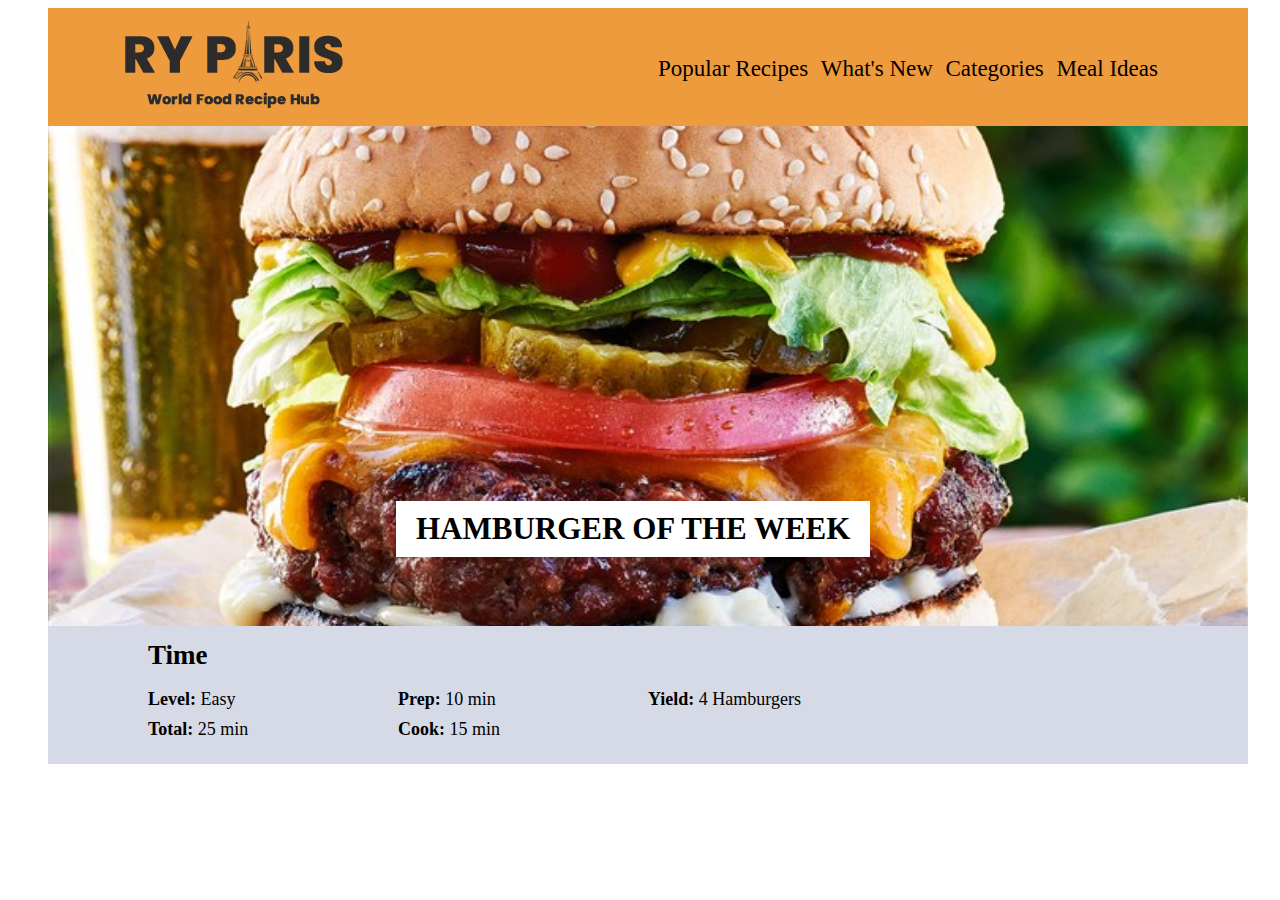
==== recipe.html @ 260d3492 "Started the beginning of the recipe page, added the top page bar, image and recipe header." ====
<!DOCTYPE html>
<html lang="en">
<head>
    <meta charset="UTF-8">
    <meta name="viewport" content="width=device-width, initial-scale=1.0">
    <title>RY PARIS: World Food Recipe Hub - Popular Recipes</title>
    <link rel="stylesheet" href="./css/style.css">
</head>
<body>
    <div class="recipePageContainer">
        <div class="homePageTopNav">
            <a href="index.html">
                <img src="./images/ryparis-logo.png">
            </a>
            <div class="navBar">
                <a href="recipe.html">Popular Recipes</a>
                <a href="#">What's New</a>
                <a href="#">Categories</a>
                <a href="#">Meal Ideas</a>
            </div>
        </div>
        <div class="topRecipeImageContainer">
            <img class="topImgBanner" src="./images/bengal-burger.jpg">
            <div class="topImageText">HAMBURGER OF THE WEEK</div>
        </div>
        <div class="bengalBanner">
            <h2 class="timeGrid verticalAlign">Time</h2>
            <div class="levelGrid verticalAlign"><strong>Level:</strong>&nbsp;Easy</div>
            <div class="prepGrid verticalAlign"><strong>Prep:</strong>&nbsp;10 min</div>
            <div class="yieldGrid verticalAlign"><strong>Yield:</strong>&nbsp;4 Hamburgers</div>
            <div class="totalGrid verticalAlign"><strong>Total:</strong>&nbsp;25 min</div>
            <div class="cookGrid verticalAlign"><strong>Cook:</strong>&nbsp;15 min</div>
        </div>
    </div>
</body>
</html>
---- css/style.css ----
body {
    display: flex;
    flex-direction: column;
    align-items: center;
    width: 100vw;
}

.homePageContainer {
    max-width: 1200px;
}

.recipePageContainer {
    width: 1200px;
}

.navBar {
    display: flex;
    font-size: 23px;
    justify-content: space-between;
    width: 500px;
}

.navBar > a {
    text-decoration: none;
    color: black;
}

.homePageTopNav {
    display: flex;
    background-color: rgb(238, 155, 61);
    justify-content: space-between;
    align-items: center;
    padding: 8px 90px 5px 60px;
}

.topImgBanner {
    width: 100%;
    height: 100%;
    object-fit: cover;
}

.topImageContainer {
    width: 100%;
    height: 500px;
    overflow: hidden;
    position: relative;
    margin-top: 3px;
}

.topRecipeImageContainer {
    width: 100%;
    height: 500px;
    overflow: hidden;
    position: relative;
}

.bengalBanner {
    display: grid;
    grid-template-columns: 1fr 1fr 1fr;
    grid-template-rows: 58px 30px 30px;
    grid-template-areas:
        "time . ."
        "level prep yield"
        "total cook .";
    padding-left: 100px;
    padding-right: 350px;
    padding-bottom: 20px;
    background-color: rgb(213, 218, 230);
    font-size: 18px;
}

.verticalAlign {
    display: flex;
    align-items: center;
}

.timeGrid {
    grid-area: time;
}

.levelGrid {
    grid-area: level;
}

.prepGrid {
    grid-area: prep;
}

.yieldGrid {
    grid-area: yield;
}

.totalGrid {
    grid-area: total;
}

.cookGrid {
    grid-area: cook;
}

.topImageText {
    position: absolute;
    z-index: 10;
    top: 375px;
    left: 348px;
    background-color: white;
    font-size: 31px;
    font-weight: bold;
    padding: 10px 20px;
}

.everydayCategories {
    display: flex;
    flex-direction: column;
    padding-left: 60px;
    padding-right: 90px;
    margin-bottom: 32px;
}

.everydayCategoriesText {
    display: flex;
    flex-direction: column;
}

.everydayCategoriesText > h1 {
    margin-top: 50px;
    margin-bottom: 10px;
    font-size: 31px;
}

.everydayCategoriesText > p {
    margin-top: 5px;
    margin-bottom: 50px;
    font-size: 24px;
}

.everydayCategoriesImgs {
    display: flex;    
    justify-content: space-between;
    margin-bottom: 70px;
}

.everydayCategoriesItemContainer {
    display: flex;
    flex-direction: column;
    width: 300px;
    height: 250px;
}

.imgWrapper {
    height: 80%;
}

.everydayCategoriesImg {
    width: 330px;
    height: 100%;
    object-fit: cover;
}

.everydayCataText {
    display: flex;
    justify-content: center;
    align-items: center;
    font-size: 20px;
    font-weight: bold;
    width: 330px;
    margin-top: 20px;
}

.healthyRecipes {
    background-color: rgb(213, 218, 230);
    padding: 20px 60px 50px 60px;
}

.healthyRecipesText > h1 {
    margin-bottom: 18px;
}

.healthyRecipesText > p {
    font-size: 22px;
    margin-top: 0px;
    margin-bottom: 50px;
}

.healthyRecipesImgContainer {
    display: flex;
    justify-content: space-between;
}

.healthyRecipesItemContainer {
    width: 250px;
    height: 250px;
    display: flex;
    flex-direction: column;
}

.healthyRecipesImg {
    width: 100%;
    height: 100%;
    object-fit: fill;
}

.healthyText {
    background-color: white;
    font-weight: bold;
    height: 20%;
    display: flex;
    align-items: center;
    justify-content: center;
}

.whereToEat {
    display: flex;
    flex-direction: column;
    padding-left: 60px;
    padding-right: 60px; 
}

.whereToEatText > p {
    font-size: 22px;
}

.whereToEatContainer {
    display: flex;
    justify-content: space-between;
    margin-bottom: 108px;
}

.wteImgContainer {
    display: flex;
    flex-direction: column;
    width: 300px;
    height: 300px;
    border: 8px solid rgb(213, 218, 230);
}

.wteText {
    display: flex;
    justify-content: center;
    align-items: center;
    font-size: 20px;
    font-weight: bold;
    margin-top: 20px;
}

.wteFoodImg {
    width: 100%;
    height: 100%;
    object-fit: cover;
}

.homePageFooter {
    display: flex;
    justify-content: space-between;
    align-items: center;
    background-color: rgb(238, 155, 61);
    padding: 50px 100px;
    font-size: 18px;
}

.siteNavBottom {
    display: flex;
    justify-content: space-between;
    width: 400px;
}

.siteNavBottom > a {
    text-decoration: none;
    color: black;
}

a:active {
    color: white;
}
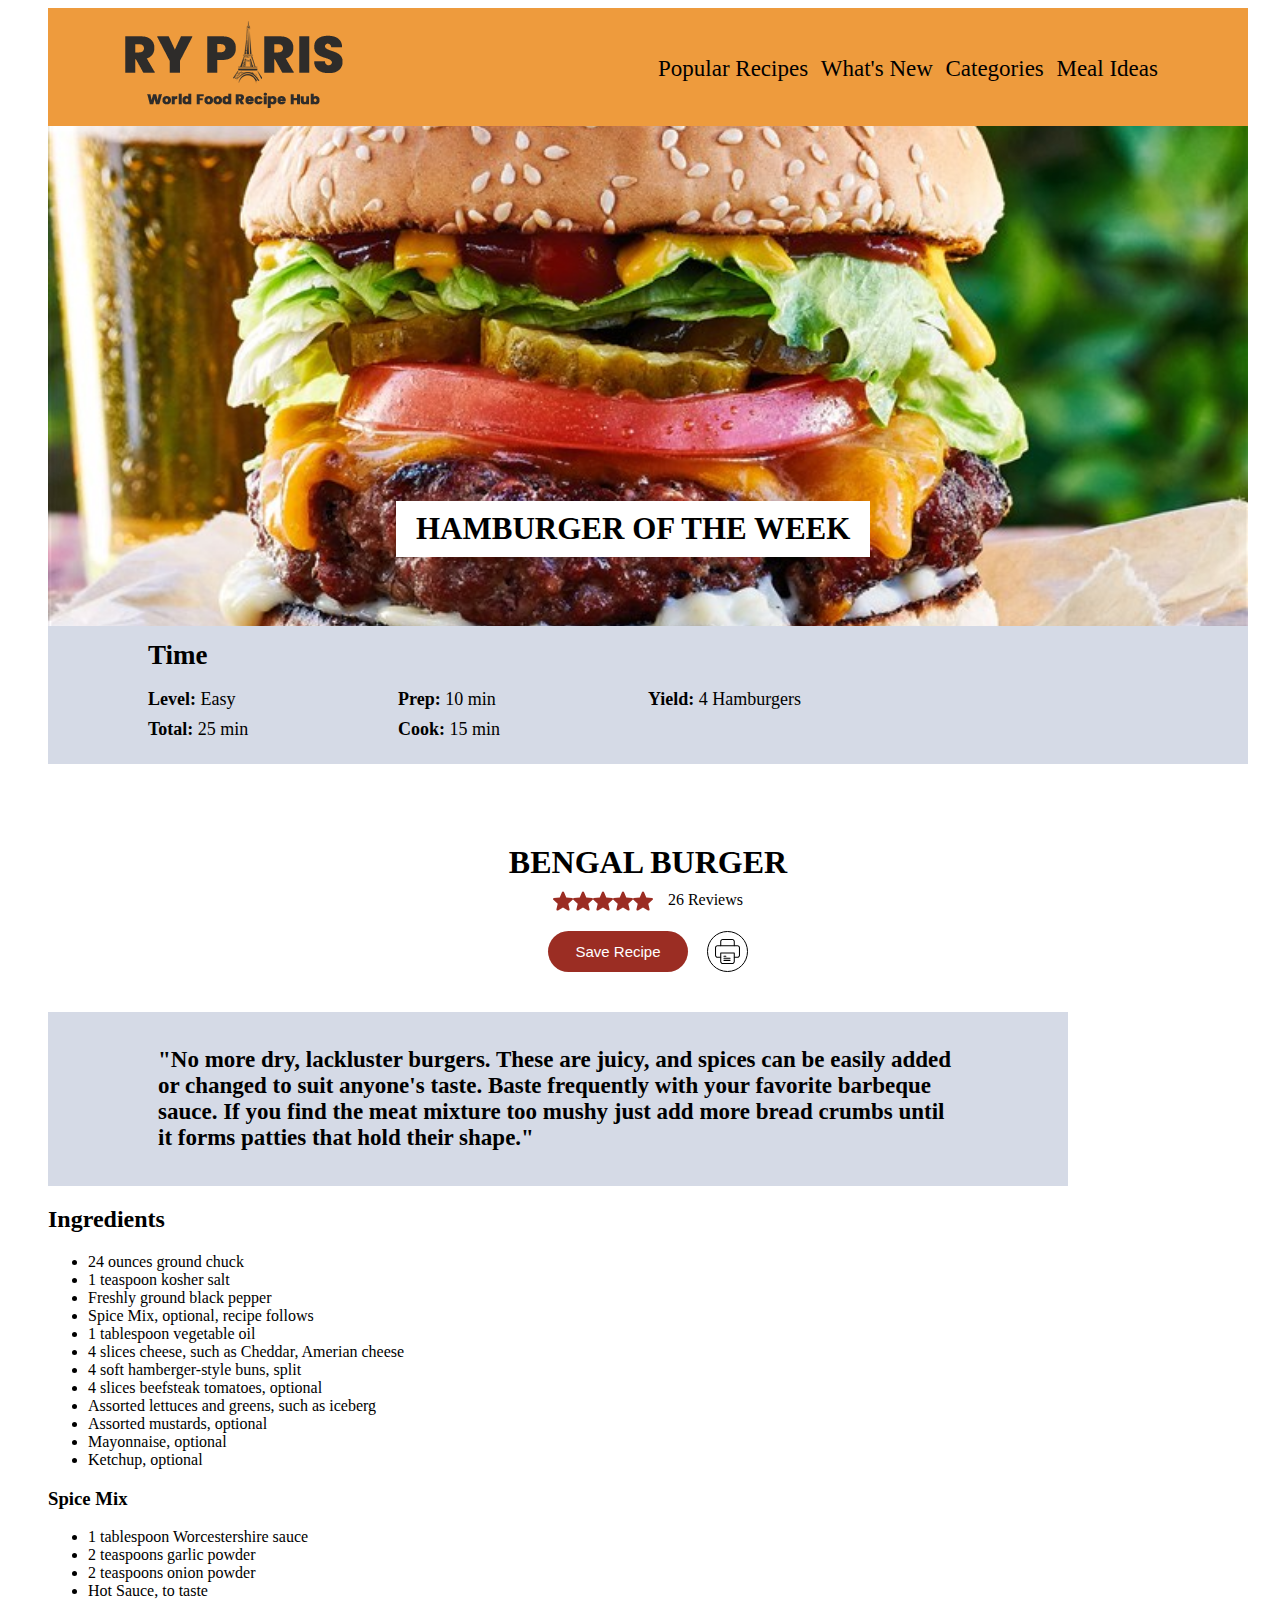
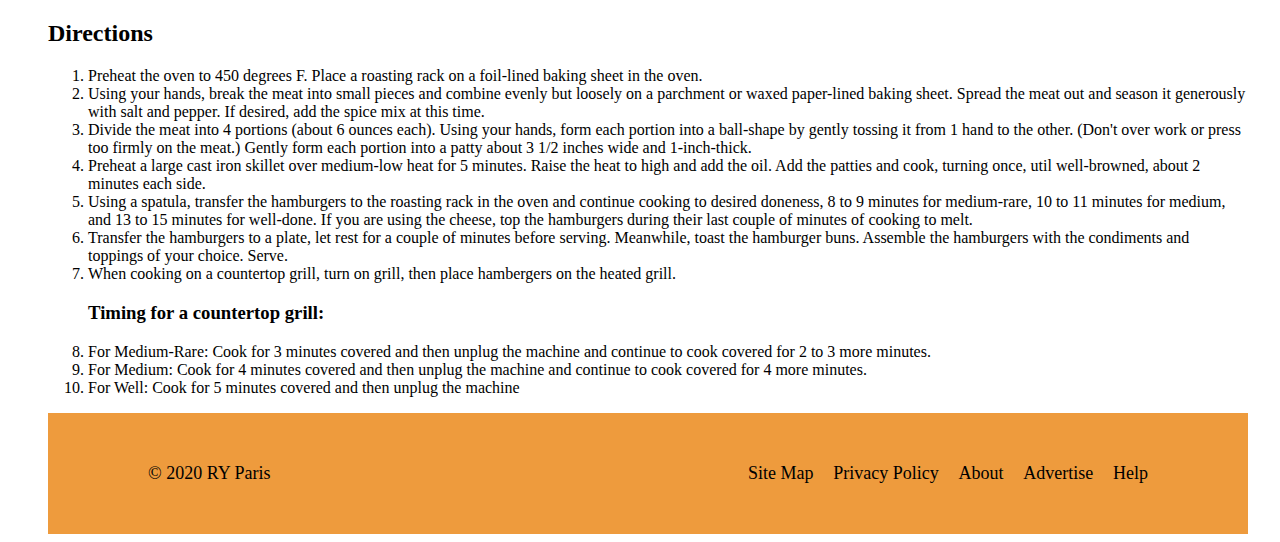
==== commit 793dec47: "Added the review section with icons and star rating, then did the HTML for the ingredients and direc" ====
--- a/recipe.html
+++ b/recipe.html
@@ -1,11 +1,13 @@
 <!DOCTYPE html>
 <html lang="en">
+
 <head>
     <meta charset="UTF-8">
     <meta name="viewport" content="width=device-width, initial-scale=1.0">
     <title>RY PARIS: World Food Recipe Hub - Popular Recipes</title>
     <link rel="stylesheet" href="./css/style.css">
 </head>
+
 <body>
     <div class="recipePageContainer">
         <div class="homePageTopNav">
@@ -31,6 +33,166 @@
             <div class="totalGrid verticalAlign"><strong>Total:</strong>&nbsp;25 min</div>
             <div class="cookGrid verticalAlign"><strong>Cook:</strong>&nbsp;15 min</div>
         </div>
+        <div class="bengalBurger">
+            <h1>BENGAL BURGER</h1>
+            <div class="reviewContainer">
+                <div class="starsContainer">
+                    <div class="starContainer">
+                        <img class="healthyRecipesImg" src="./images/fillstar.svg">
+                    </div>
+                    <div class="starContainer">
+                        <img class="healthyRecipesImg" src="./images/fillstar.svg">
+                    </div>
+                    <div class="starContainer">
+                        <img class="healthyRecipesImg" src="./images/fillstar.svg">
+                    </div>
+                    <div class="starContainer">
+                        <img class="healthyRecipesImg" src="./images/fillstar.svg">
+                    </div>
+                    <div class="starContainer">
+                        <img class="healthyRecipesImg" src="./images/fillstar.svg">
+                    </div>
+                </div>
+                <div class="reviewText">
+                    26 Reviews
+                </div>
+            </div>
+            <div class="actionButtons">
+                <button class="saveButton">Save Recipe</button>
+                <div class="printIcon">
+                    <img class="healthyRecipesImg" src="./images/print.svg">
+                </div>
+            </div>
+        </div>
+        <div class="bengalQuote">
+            <p class="bengalText">
+                "No more dry, lackluster burgers. These are juicy, and spices can be easily added 
+                or changed to suit anyone's taste. Baste frequently with your favorite barbeque
+                sauce. If you find the meat mixture too mushy just add more bread crumbs until
+                it forms patties that hold their shape."
+            </p>
+        </div>
+        <div class="leftSideIngredients">
+            <h2>Ingredients</h2>
+            <ul>
+                <li>
+                    24 ounces ground chuck
+
+                </li>
+                <li>
+                    1 teaspoon kosher salt
+                </li>
+                <li>
+                    Freshly ground black pepper
+                </li>
+                <li>
+                    Spice Mix, optional, recipe follows
+                </li>
+                <li>
+                    1 tablespoon vegetable oil
+                </li>
+                <li>
+                    4 slices cheese, such as Cheddar, Amerian cheese
+                </li>
+                <li>
+                    4 soft hamberger-style buns, split
+                </li>
+                <li>
+                    4 slices beefsteak tomatoes, optional
+                </li>
+                <li>
+                    Assorted lettuces and greens, such as iceberg
+                </li>
+                <li>
+                    Assorted mustards, optional
+                </li>
+                <li>
+                    Mayonnaise, optional
+                </li>
+                <li>
+                    Ketchup, optional
+                </li>
+            </ul>
+            <h3>Spice Mix</h3>
+            <ul>
+                <li>
+                    1 tablespoon Worcestershire sauce
+                </li>
+                <li>
+                    2 teaspoons garlic powder
+                </li>
+                <li>
+                    2 teaspoons onion powder
+                </li>
+                <li>
+                    Hot Sauce, to taste
+                </li>
+            </ul>
+        </div>
+        <div class="rightSideDirections">
+            <h2>Directions</h2>
+            <ol>
+                <li>
+                    Preheat the oven to 450 degrees F. 
+                    Place a roasting rack on a foil-lined baking sheet in the oven.
+                </li>
+                <li>
+                    Using your hands, break the meat into small pieces and combine evenly
+                    but loosely on a parchment or waxed paper-lined baking sheet.
+                    Spread the meat out and season it generously with salt and pepper.
+                    If desired, add the spice mix at this time.
+                </li>
+                <li>
+                    Divide the meat into 4 portions (about 6 ounces each). Using your hands,
+                    form each portion into a ball-shape by gently tossing it from 1 hand to the other.
+                    (Don't over work or press too firmly on the meat.) Gently form each portion into a patty
+                    about 3 1/2 inches wide and 1-inch-thick.
+                </li>
+                <li>
+                    Preheat a large cast iron skillet over medium-low heat for 5 minutes.
+                    Raise the heat to high and add the oil. Add the patties and cook, turning once,
+                    util well-browned, about 2 minutes each side.
+                </li>
+                <li>
+                    Using a spatula, transfer the hamburgers to the roasting rack in the oven and continue
+                    cooking to desired doneness, 8 to 9 minutes for medium-rare, 10 to 11 minutes for medium, 
+                    and 13 to 15 minutes for well-done. If you are using the cheese, top the hamburgers
+                    during their last couple of minutes of cooking to melt.
+                </li>
+                <li>
+                    Transfer the hamburgers to a plate, let rest for a couple of minutes before serving.
+                    Meanwhile, toast the hamburger buns. Assemble the hamburgers with the condiments and
+                    toppings of your choice. 
+                    Serve.
+                </li>
+                <li>
+                    When cooking on a countertop grill, turn on grill, then place hambergers on the heated grill.
+                </li>
+                <h3>Timing for a countertop grill:</h3>
+                <li>
+                    For Medium-Rare: Cook for 3 minutes covered and then unplug the machine and continue
+                    to cook covered for 2 to 3 more minutes.
+                </li>
+                <li>
+                    For Medium: Cook for 4 minutes covered and then unplug the machine and continue to cook
+                    covered for 4 more minutes.
+                </li>
+                <li>
+                    For Well: Cook for 5 minutes covered and then unplug the machine
+                </li>
+            </ol>
+        </div>
+        <footer class="homePageFooter">
+            &copy; 2020 RY Paris
+            <div class="siteNavBottom">
+                <a href="#">Site Map</a>
+                <a href="#">Privacy Policy</a>
+                <a href="#">About</a>
+                <a href="#">Advertise</a>
+                <a href="#">Help</a>
+            </div>
+        </footer>
     </div>
 </body>
+
 </html>--- a/css/style.css
+++ b/css/style.css
@@ -98,6 +98,74 @@
     grid-area: cook;
 }
 
+.bengalBurger {
+    display: flex;
+    flex-direction: column;
+    justify-content: center;
+    align-items: center;
+    padding-top: 80px;
+}
+
+.bengalBurger > h1 {
+    margin: 0;
+}
+
+.reviewContainer {
+    display: flex;
+    width: 190px;
+    justify-content: space-between;
+    margin: 10px 0;
+}
+
+.starsContainer {
+    display: flex;
+    margin-bottom: 10px;
+}
+
+.starContainer {
+    height: 20px;
+    width: 20px;
+}
+
+.actionButtons {
+    display: flex;
+    justify-content: space-between;
+    width: 200px;
+}
+
+.saveButton {
+    width: 140px;
+    border-radius: 25px 25px;
+    background-color: rgb(155, 45, 35);
+    color: white;
+    border: none;
+    font-size: 15px;
+}
+
+.printIcon {
+    height: 25px;
+    width: 25px;
+    border: 1px solid black;
+    border-radius: 50%;
+    padding: 7px 7px;
+}
+
+.bengalQuote {
+    display: flex;
+    justify-content: center;
+    background-color: rgb(213, 218, 230);
+    font-weight: bold;
+    font-size: 23px;
+    padding: 35px 110px;
+    width: 800px;
+    margin-top: 40px;
+    /* margin-left: 80px; */
+}
+
+.bengalText {
+    margin: 0;
+}
+
 .topImageText {
     position: absolute;
     z-index: 10;
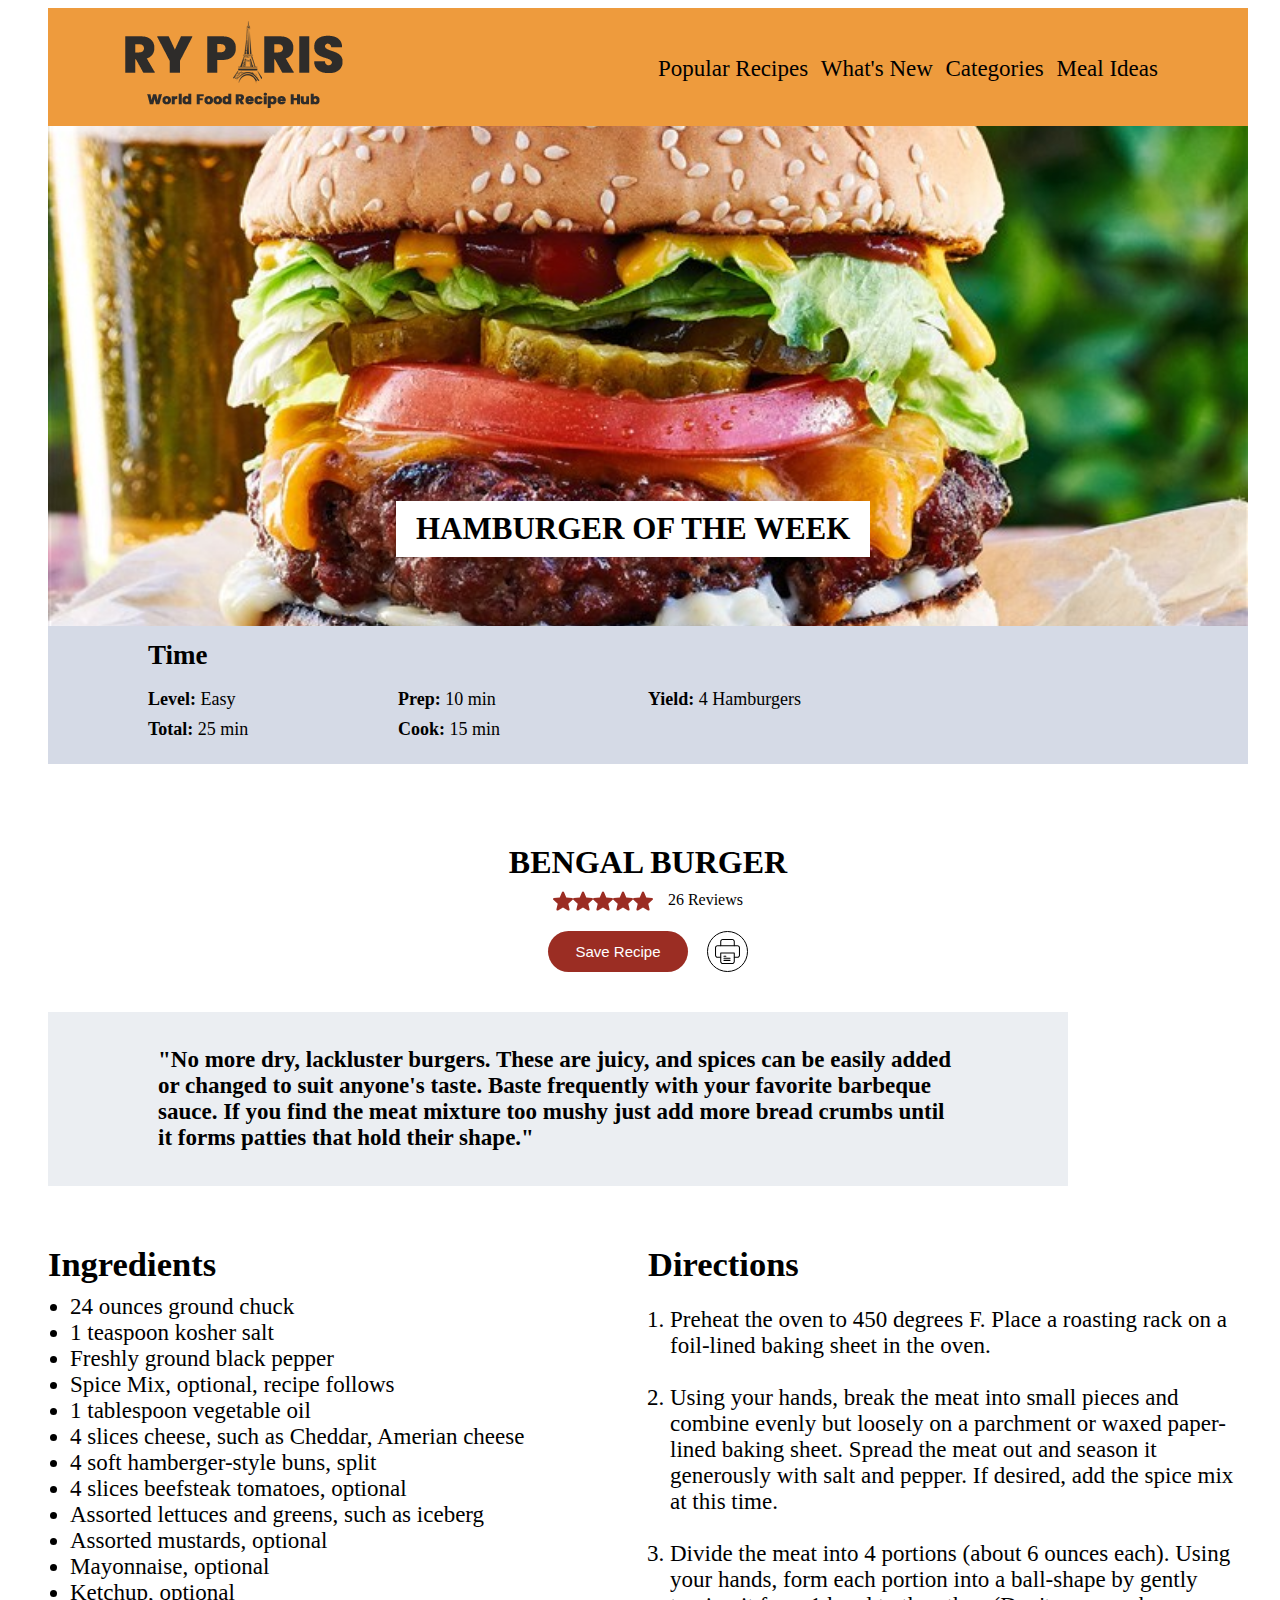
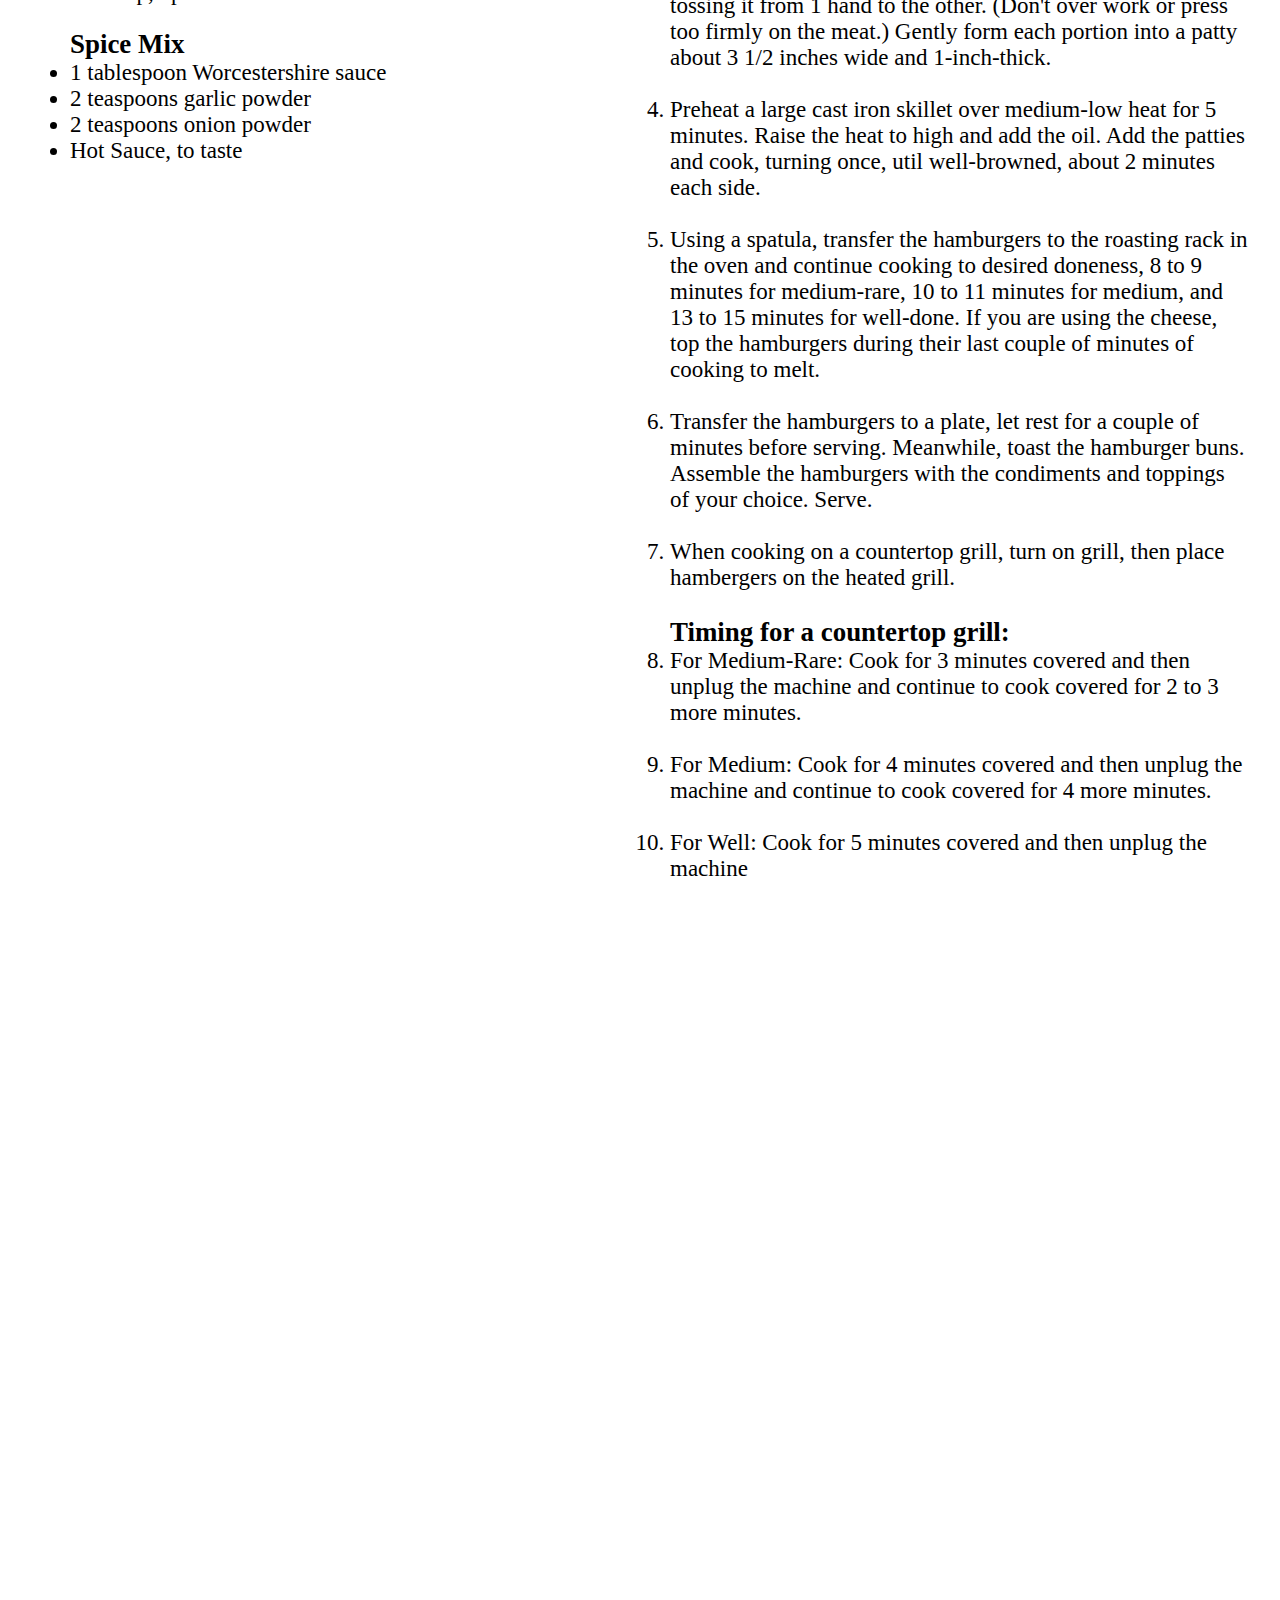
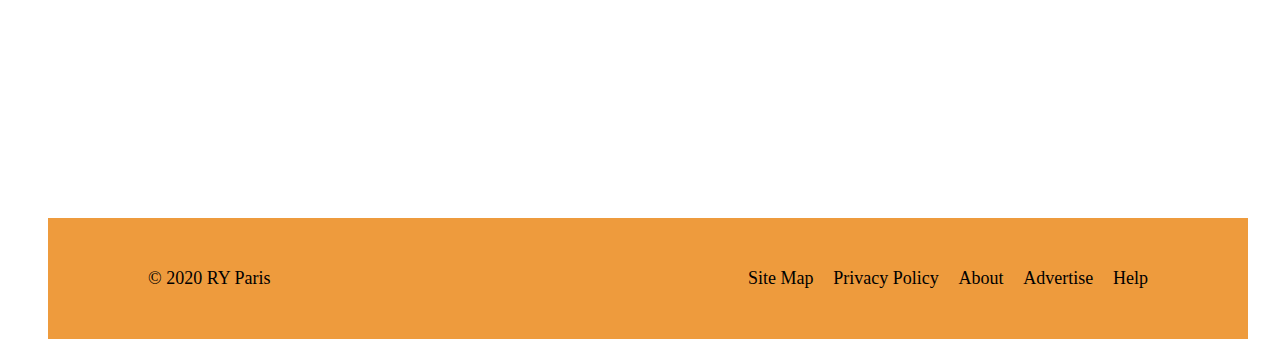
==== commit 0de4b2f7: "Finished out the list and changed it's padding and layout. Embeded Youtube video about hamburgers." ====
--- a/recipe.html
+++ b/recipe.html
@@ -64,124 +64,140 @@
                 </div>
             </div>
         </div>
-        <div class="bengalQuote">
-            <p class="bengalText">
-                "No more dry, lackluster burgers. These are juicy, and spices can be easily added 
-                or changed to suit anyone's taste. Baste frequently with your favorite barbeque
-                sauce. If you find the meat mixture too mushy just add more bread crumbs until
-                it forms patties that hold their shape."
-            </p>
-        </div>
-        <div class="leftSideIngredients">
-            <h2>Ingredients</h2>
-            <ul>
-                <li>
-                    24 ounces ground chuck
-
-                </li>
-                <li>
-                    1 teaspoon kosher salt
-                </li>
-                <li>
-                    Freshly ground black pepper
-                </li>
-                <li>
-                    Spice Mix, optional, recipe follows
-                </li>
-                <li>
-                    1 tablespoon vegetable oil
-                </li>
-                <li>
-                    4 slices cheese, such as Cheddar, Amerian cheese
-                </li>
-                <li>
-                    4 soft hamberger-style buns, split
-                </li>
-                <li>
-                    4 slices beefsteak tomatoes, optional
-                </li>
-                <li>
-                    Assorted lettuces and greens, such as iceberg
-                </li>
-                <li>
-                    Assorted mustards, optional
-                </li>
-                <li>
-                    Mayonnaise, optional
-                </li>
-                <li>
-                    Ketchup, optional
-                </li>
-            </ul>
-            <h3>Spice Mix</h3>
-            <ul>
-                <li>
-                    1 tablespoon Worcestershire sauce
-                </li>
-                <li>
-                    2 teaspoons garlic powder
-                </li>
-                <li>
-                    2 teaspoons onion powder
-                </li>
-                <li>
-                    Hot Sauce, to taste
-                </li>
-            </ul>
-        </div>
-        <div class="rightSideDirections">
-            <h2>Directions</h2>
-            <ol>
-                <li>
-                    Preheat the oven to 450 degrees F. 
-                    Place a roasting rack on a foil-lined baking sheet in the oven.
-                </li>
-                <li>
-                    Using your hands, break the meat into small pieces and combine evenly
-                    but loosely on a parchment or waxed paper-lined baking sheet.
-                    Spread the meat out and season it generously with salt and pepper.
-                    If desired, add the spice mix at this time.
-                </li>
-                <li>
-                    Divide the meat into 4 portions (about 6 ounces each). Using your hands,
-                    form each portion into a ball-shape by gently tossing it from 1 hand to the other.
-                    (Don't over work or press too firmly on the meat.) Gently form each portion into a patty
-                    about 3 1/2 inches wide and 1-inch-thick.
-                </li>
-                <li>
-                    Preheat a large cast iron skillet over medium-low heat for 5 minutes.
-                    Raise the heat to high and add the oil. Add the patties and cook, turning once,
-                    util well-browned, about 2 minutes each side.
-                </li>
-                <li>
-                    Using a spatula, transfer the hamburgers to the roasting rack in the oven and continue
-                    cooking to desired doneness, 8 to 9 minutes for medium-rare, 10 to 11 minutes for medium, 
-                    and 13 to 15 minutes for well-done. If you are using the cheese, top the hamburgers
-                    during their last couple of minutes of cooking to melt.
-                </li>
-                <li>
-                    Transfer the hamburgers to a plate, let rest for a couple of minutes before serving.
-                    Meanwhile, toast the hamburger buns. Assemble the hamburgers with the condiments and
-                    toppings of your choice. 
-                    Serve.
-                </li>
-                <li>
-                    When cooking on a countertop grill, turn on grill, then place hambergers on the heated grill.
-                </li>
-                <h3>Timing for a countertop grill:</h3>
-                <li>
-                    For Medium-Rare: Cook for 3 minutes covered and then unplug the machine and continue
-                    to cook covered for 2 to 3 more minutes.
-                </li>
-                <li>
-                    For Medium: Cook for 4 minutes covered and then unplug the machine and continue to cook
-                    covered for 4 more minutes.
-                </li>
-                <li>
-                    For Well: Cook for 5 minutes covered and then unplug the machine
-                </li>
-            </ol>
-        </div>
+        <div class=>
+            <div class="bengalQuote">
+                <p class="bengalText">
+                    "No more dry, lackluster burgers. These are juicy, and spices can be easily added
+                    or changed to suit anyone's taste. Baste frequently with your favorite barbeque
+                    sauce. If you find the meat mixture too mushy just add more bread crumbs until
+                    it forms patties that hold their shape."
+                </p>
+            </div>
+        </div>
+        <div class="ingredientsDirections">
+            <div class="leftSideIngredients">
+                <h2>Ingredients</h2>
+                <ul>
+                    <li>
+                        24 ounces ground chuck
+
+                    </li>
+                    <li>
+                        1 teaspoon kosher salt
+                    </li>
+                    <li>
+                        Freshly ground black pepper
+                    </li>
+                    <li>
+                        Spice Mix, optional, recipe follows
+                    </li>
+                    <li>
+                        1 tablespoon vegetable oil
+                    </li>
+                    <li>
+                        4 slices cheese, such as Cheddar, Amerian cheese
+                    </li>
+                    <li>
+                        4 soft hamberger-style buns, split
+                    </li>
+                    <li>
+                        4 slices beefsteak tomatoes, optional
+                    </li>
+                    <li>
+                        Assorted lettuces and greens, such as iceberg
+                    </li>
+                    <li>
+                        Assorted mustards, optional
+                    </li>
+                    <li>
+                        Mayonnaise, optional
+                    </li>
+                    <li>
+                        Ketchup, optional
+                    </li>
+                </ul>
+                <h3>Spice Mix</h3>
+                <ul>
+                    <li>
+                        1 tablespoon Worcestershire sauce
+                    </li>
+                    <li>
+                        2 teaspoons garlic powder
+                    </li>
+                    <li>
+                        2 teaspoons onion powder
+                    </li>
+                    <li>
+                        Hot Sauce, to taste
+                    </li>
+                </ul>
+            </div>
+            <div class="rightSideDirections">
+                <h2>Directions</h2>
+                <ol>
+                    <li>
+                        Preheat the oven to 450 degrees F.
+                        Place a roasting rack on a foil-lined baking sheet in the oven.
+                    </li>
+                    <br>
+                    <li>
+                        Using your hands, break the meat into small pieces and combine evenly
+                        but loosely on a parchment or waxed paper-lined baking sheet.
+                        Spread the meat out and season it generously with salt and pepper.
+                        If desired, add the spice mix at this time.
+                    </li>
+                    <br>
+                    <li>
+                        Divide the meat into 4 portions (about 6 ounces each). Using your hands,
+                        form each portion into a ball-shape by gently tossing it from 1 hand to the other.
+                        (Don't over work or press too firmly on the meat.) Gently form each portion into a patty
+                        about 3 1/2 inches wide and 1-inch-thick.
+                    </li>
+                    <br>
+                    <li>
+                        Preheat a large cast iron skillet over medium-low heat for 5 minutes.
+                        Raise the heat to high and add the oil. Add the patties and cook, turning once,
+                        util well-browned, about 2 minutes each side.
+                    </li>
+                    <br>
+                    <li>
+                        Using a spatula, transfer the hamburgers to the roasting rack in the oven and continue
+                        cooking to desired doneness, 8 to 9 minutes for medium-rare, 10 to 11 minutes for medium,
+                        and 13 to 15 minutes for well-done. If you are using the cheese, top the hamburgers
+                        during their last couple of minutes of cooking to melt.
+                    </li>
+                    <br>
+                    <li>
+                        Transfer the hamburgers to a plate, let rest for a couple of minutes before serving.
+                        Meanwhile, toast the hamburger buns. Assemble the hamburgers with the condiments and
+                        toppings of your choice.
+                        Serve.
+                    </li>
+                    <br>
+                    <li>
+                        When cooking on a countertop grill, turn on grill, then place hambergers on the heated grill.
+                    </li>
+                    <br>
+                    <h3>Timing for a countertop grill:</h3>
+                    <li>
+                        For Medium-Rare: Cook for 3 minutes covered and then unplug the machine and continue
+                        to cook covered for 2 to 3 more minutes.
+                    </li>
+                    <br>
+                    <li>
+                        For Medium: Cook for 4 minutes covered and then unplug the machine and continue to cook
+                        covered for 4 more minutes.
+                    </li>
+                    <br>
+                    <li>
+                        For Well: Cook for 5 minutes covered and then unplug the machine
+                    </li>
+                    <br>
+                </ol>
+            </div>
+        </div>
+        <iframe width="100%" height="800px" src="https://www.youtube.com/embed/Tqx5W9li6WQ" frameborder="0"
+            allow="accelerometer; autoplay; encrypted-media; gyroscope; picture-in-picture" allowfullscreen></iframe>
         <footer class="homePageFooter">
             &copy; 2020 RY Paris
             <div class="siteNavBottom">
--- a/css/style.css
+++ b/css/style.css
@@ -150,20 +150,72 @@
     padding: 7px 7px;
 }
 
+.quoteContainer {
+    display: flex;
+    justify-content: center;
+}
+
 .bengalQuote {
-    display: flex;
-    justify-content: center;
-    background-color: rgb(213, 218, 230);
+    background-color: rgb(235, 238, 242);
     font-weight: bold;
     font-size: 23px;
     padding: 35px 110px;
     width: 800px;
     margin-top: 40px;
-    /* margin-left: 80px; */
 }
 
 .bengalText {
     margin: 0;
+}
+
+.ingredientsDirections {
+    display: flex;
+    justify-content: space-between;
+    margin-top: 30px;
+    margin-bottom: 80px;
+    font-size: 23px;
+}
+
+.leftSideIngredients {
+    display: flex;
+    flex-direction: column;
+    flex: 1;
+}
+
+.leftSideIngredients > h2 {
+margin-bottom: 10px;
+}
+
+.leftSideIngredients > ul {
+    margin-top: 0;
+    padding-left: 22px;
+}
+
+.leftSideIngredients > h3 {
+    margin: 0;
+    padding-left: 22px;
+}
+
+.rightSideDirections {
+    display: flex;
+    flex-direction: column;
+    flex: 1;
+}
+
+.rightSideDirections > h2 {
+    margin-bottom: 0;
+}
+
+.rightSideDirections > ol {
+    padding-left: 22px;
+}
+
+ol > h3 {
+    margin: 0;
+}
+
+iframe {
+    margin-bottom: 3px;
 }
 
 .topImageText {
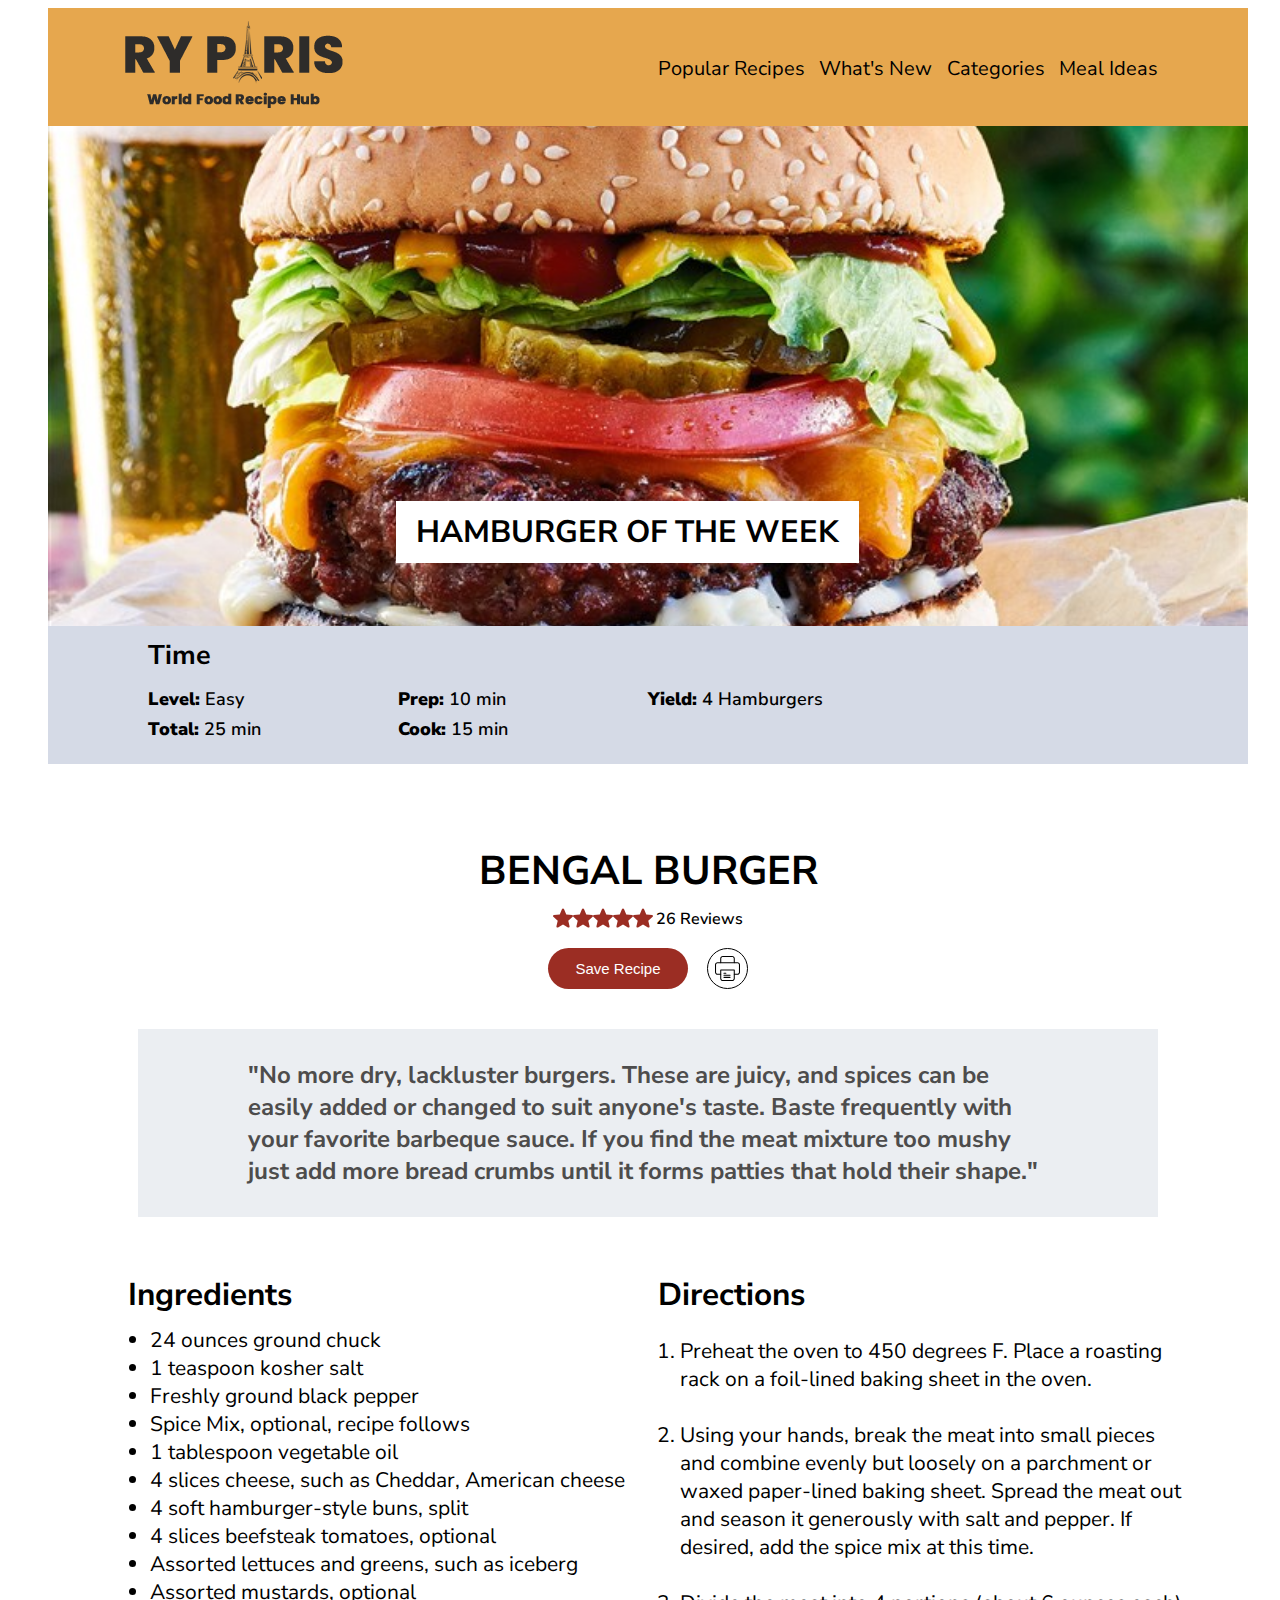
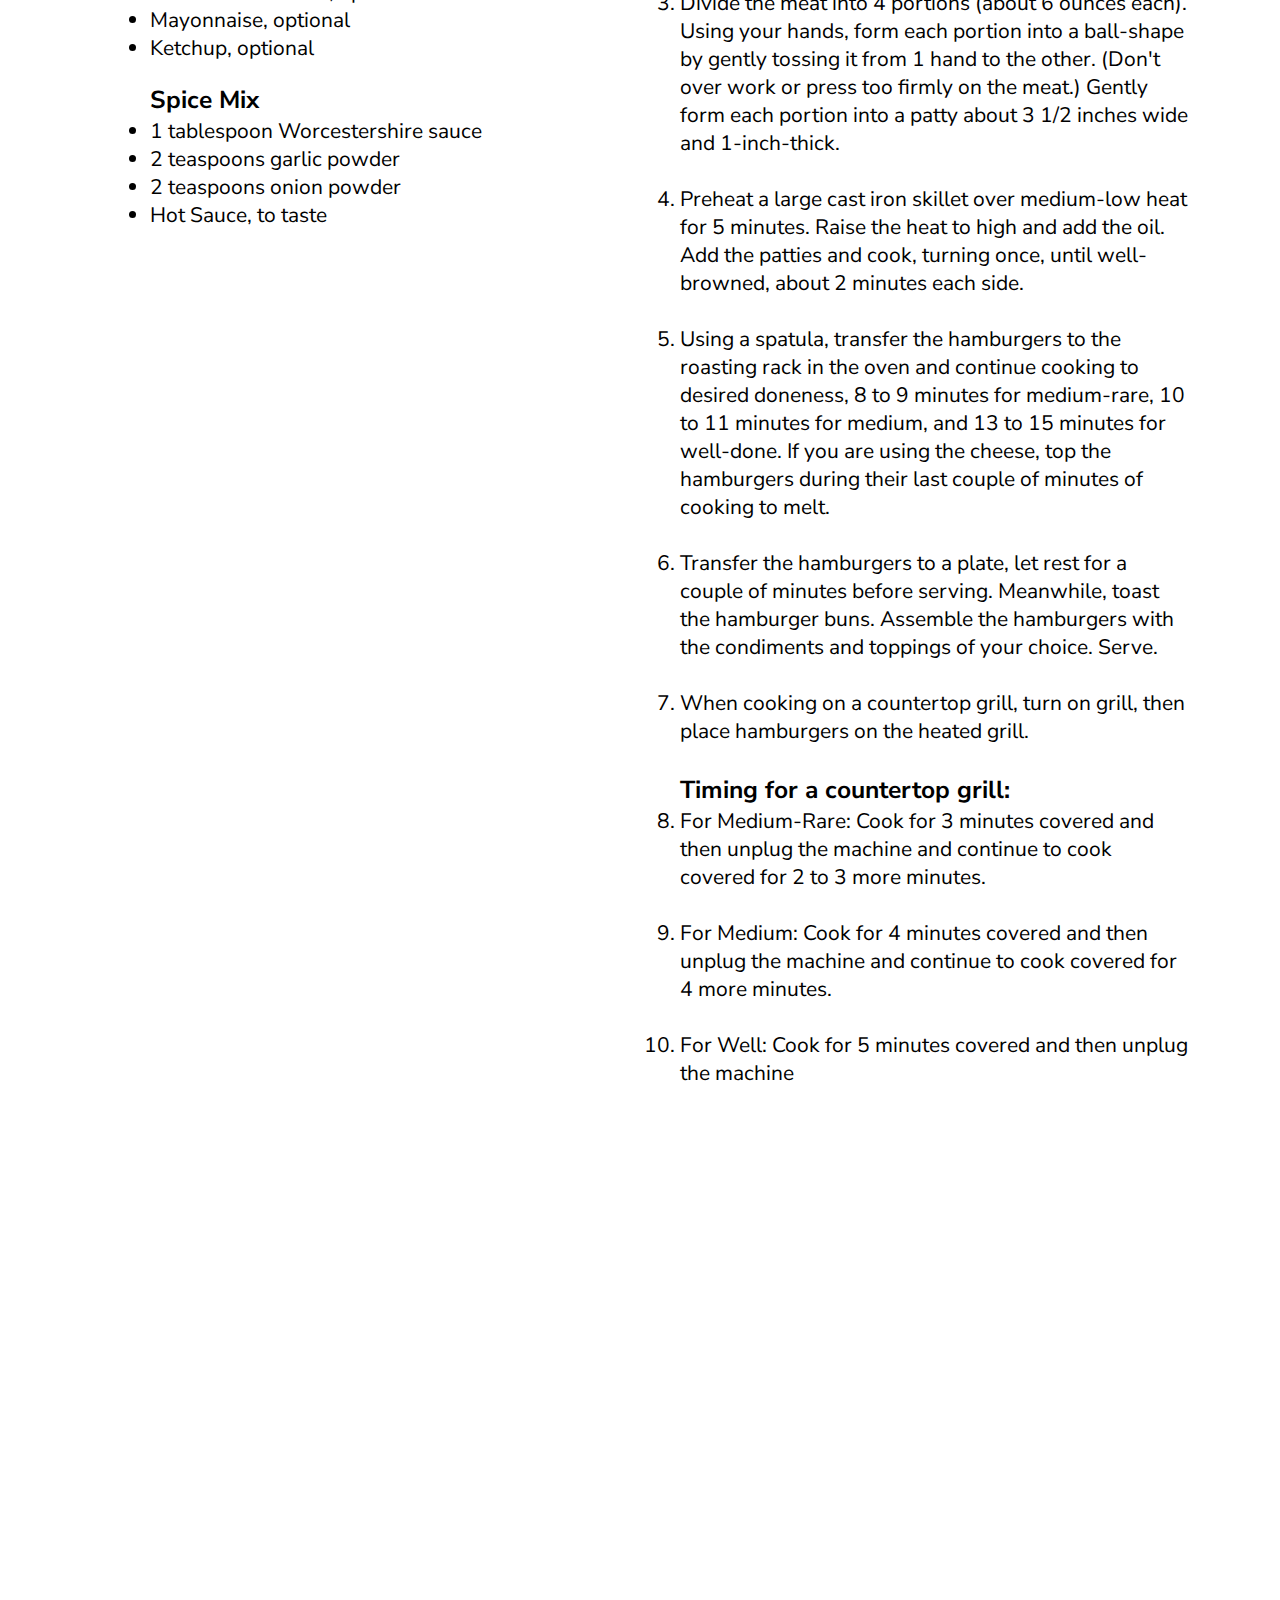
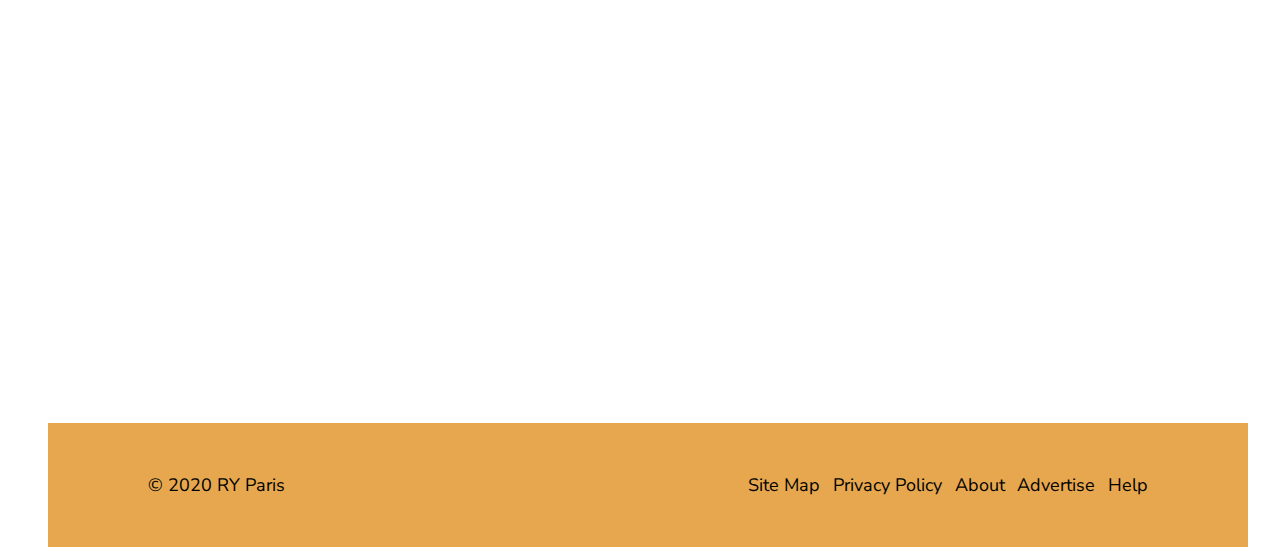
==== commit e062446b: "Changed ordering of CSS, changed the fonts to a closer to match font, and tried to make some more sp" ====
--- a/recipe.html
+++ b/recipe.html
@@ -6,6 +6,7 @@
     <meta name="viewport" content="width=device-width, initial-scale=1.0">
     <title>RY PARIS: World Food Recipe Hub - Popular Recipes</title>
     <link rel="stylesheet" href="./css/style.css">
+    <link href="https://fonts.googleapis.com/css2?family=Nunito+Sans:wght@200;300;400;600;900&display=swap" rel="stylesheet">
 </head>
 
 <body>
@@ -64,7 +65,7 @@
                 </div>
             </div>
         </div>
-        <div class=>
+        <div class="quoteContainer">
             <div class="bengalQuote">
                 <p class="bengalText">
                     "No more dry, lackluster burgers. These are juicy, and spices can be easily added
@@ -95,10 +96,10 @@
                         1 tablespoon vegetable oil
                     </li>
                     <li>
-                        4 slices cheese, such as Cheddar, Amerian cheese
-                    </li>
-                    <li>
-                        4 soft hamberger-style buns, split
+                        4 slices cheese, such as Cheddar, American cheese
+                    </li>
+                    <li>
+                        4 soft hamburger-style buns, split
                     </li>
                     <li>
                         4 slices beefsteak tomatoes, optional
@@ -157,7 +158,7 @@
                     <li>
                         Preheat a large cast iron skillet over medium-low heat for 5 minutes.
                         Raise the heat to high and add the oil. Add the patties and cook, turning once,
-                        util well-browned, about 2 minutes each side.
+                        until well-browned, about 2 minutes each side.
                     </li>
                     <br>
                     <li>
@@ -175,7 +176,7 @@
                     </li>
                     <br>
                     <li>
-                        When cooking on a countertop grill, turn on grill, then place hambergers on the heated grill.
+                        When cooking on a countertop grill, turn on grill, then place hamburgers on the heated grill.
                     </li>
                     <br>
                     <h3>Timing for a countertop grill:</h3>
--- a/css/style.css
+++ b/css/style.css
@@ -1,3 +1,5 @@
+/* General CSS in Both (A few more at bottom) */
+
 body {
     display: flex;
     flex-direction: column;
@@ -15,7 +17,8 @@
 
 .navBar {
     display: flex;
-    font-size: 23px;
+    font-size: 20px;
+    font-family: 'Nunito Sans', sans-serif;
     justify-content: space-between;
     width: 500px;
 }
@@ -27,11 +30,13 @@
 
 .homePageTopNav {
     display: flex;
-    background-color: rgb(238, 155, 61);
+    background-color: #E6A74E;
     justify-content: space-between;
     align-items: center;
     padding: 8px 90px 5px 60px;
 }
+
+/* Index CSS */
 
 .topImgBanner {
     width: 100%;
@@ -53,6 +58,171 @@
     overflow: hidden;
     position: relative;
 }
+
+.topImageText {
+    position: absolute;
+    z-index: 10;
+    top: 375px;
+    left: 348px;
+    background-color: white;
+    font-size: 31px;
+    font-weight: bold;
+    font-family: 'Nunito Sans', sans-serif;
+    padding: 10px 20px;
+}
+
+.everydayCategories {
+    display: flex;
+    flex-direction: column;
+    padding-left: 90px;
+    padding-right: 90px;
+    margin-bottom: 32px;
+    font-family: 'Nunito Sans', sans-serif;
+}
+
+.everydayCategoriesText {
+    display: flex;
+    flex-direction: column;
+}
+
+.everydayCategoriesText > h1 {
+    margin-top: 50px;
+    margin-bottom: 10px;
+    font-size: 31px;
+}
+
+.everydayCategoriesText > p {
+    margin-top: 5px;
+    margin-bottom: 50px;
+    font-size: 24px;
+}
+
+.everydayCategoriesImgs {
+    display: flex;    
+    justify-content: space-between;
+    margin-bottom: 70px;
+}
+
+.everydayCategoriesItemContainer {
+    display: flex;
+    flex-direction: column;
+    width: 300px;
+    height: 250px;
+}
+
+.imgWrapper {
+    height: 80%;
+}
+
+.everydayCategoriesImg {
+    width: 330px;
+    height: 100%;
+    object-fit: cover;
+}
+
+.everydayCataText {
+    display: flex;
+    justify-content: center;
+    align-items: center;
+    font-size: 20px;
+    font-weight: 600;
+    font-family: 'Nunito Sans', sans-serif;
+    width: 330px;
+    margin-top: 20px;
+}
+
+.healthyRecipes {
+    background-color: rgb(213, 218, 230);
+    padding: 20px 60px 50px 60px;
+    font-family: 'Nunito Sans', sans-serif;
+}
+
+.healthyRecipesText {
+    padding-left: 20px;
+}
+
+.healthyRecipesText > h1 {
+    margin-bottom: 18px;
+}
+
+.healthyRecipesText > p {
+    font-size: 22px;
+    margin-top: 0px;
+    margin-bottom: 50px;
+}
+
+.healthyRecipesImgContainer {
+    display: flex;
+    justify-content: space-between;
+    padding-left: 20px;
+    padding-right: 10px;
+}
+
+.healthyRecipesItemContainer {
+    width: 250px;
+    height: 250px;
+    display: flex;
+    flex-direction: column;
+}
+
+.healthyRecipesImg {
+    width: 100%;
+    height: 100%;
+    object-fit: fill;
+}
+
+.healthyText {
+    background-color: white;
+    height: 20%;
+    display: flex;
+    align-items: center;
+    justify-content: center;
+    font-size: 20px;
+    font-weight: 600;
+}
+
+.whereToEat {
+    display: flex;
+    flex-direction: column;
+    padding-left: 80px;
+    padding-right: 80px; 
+    font-family: 'Nunito Sans', sans-serif;
+}
+
+.whereToEatText > p {
+    font-size: 22px;
+}
+
+.whereToEatContainer {
+    display: flex;
+    justify-content: space-between;
+    margin-bottom: 108px;
+}
+
+.wteImgContainer {
+    display: flex;
+    flex-direction: column;
+    width: 300px;
+    height: 300px;
+    border: 8px solid rgb(213, 218, 230);
+}
+
+.wteText {
+    display: flex;
+    justify-content: center;
+    align-items: center;
+    font-size: 20px;
+    font-weight: 600;
+    margin-top: 20px;
+}
+
+.wteFoodImg {
+    width: 100%;
+    height: 100%;
+    object-fit: cover;
+}
+
+/* Recipe Page CSS */
 
 .bengalBanner {
     display: grid;
@@ -67,6 +237,8 @@
     padding-bottom: 20px;
     background-color: rgb(213, 218, 230);
     font-size: 18px;
+    font-family: 'Nunito Sans', sans-serif;
+    font-weight: 600;
 }
 
 .verticalAlign {
@@ -104,10 +276,12 @@
     justify-content: center;
     align-items: center;
     padding-top: 80px;
+    font-family: 'Nunito Sans', sans-serif;
 }
 
 .bengalBurger > h1 {
     margin: 0;
+    font-size: 40px;
 }
 
 .reviewContainer {
@@ -125,6 +299,10 @@
 .starContainer {
     height: 20px;
     width: 20px;
+}
+
+.reviewText {
+    font-weight: 600;
 }
 
 .actionButtons {
@@ -158,22 +336,26 @@
 .bengalQuote {
     background-color: rgb(235, 238, 242);
     font-weight: bold;
-    font-size: 23px;
-    padding: 35px 110px;
+    font-size: 24px;
+    font-family: 'Nunito Sans', sans-serif;
+    padding: 30px 110px;
     width: 800px;
     margin-top: 40px;
 }
 
 .bengalText {
+    display: flex;
+    justify-content: center;
     margin: 0;
+    color: rgb(77, 76, 76);
 }
 
 .ingredientsDirections {
     display: flex;
     justify-content: space-between;
-    margin-top: 30px;
-    margin-bottom: 80px;
-    font-size: 23px;
+    margin: 30px 60px 80px 80px;
+    font-size: 21px;
+    font-family: 'Nunito Sans', sans-serif;
 }
 
 .leftSideIngredients {
@@ -218,164 +400,16 @@
     margin-bottom: 3px;
 }
 
-.topImageText {
-    position: absolute;
-    z-index: 10;
-    top: 375px;
-    left: 348px;
-    background-color: white;
-    font-size: 31px;
-    font-weight: bold;
-    padding: 10px 20px;
-}
-
-.everydayCategories {
-    display: flex;
-    flex-direction: column;
-    padding-left: 60px;
-    padding-right: 90px;
-    margin-bottom: 32px;
-}
-
-.everydayCategoriesText {
-    display: flex;
-    flex-direction: column;
-}
-
-.everydayCategoriesText > h1 {
-    margin-top: 50px;
-    margin-bottom: 10px;
-    font-size: 31px;
-}
-
-.everydayCategoriesText > p {
-    margin-top: 5px;
-    margin-bottom: 50px;
-    font-size: 24px;
-}
-
-.everydayCategoriesImgs {
-    display: flex;    
-    justify-content: space-between;
-    margin-bottom: 70px;
-}
-
-.everydayCategoriesItemContainer {
-    display: flex;
-    flex-direction: column;
-    width: 300px;
-    height: 250px;
-}
-
-.imgWrapper {
-    height: 80%;
-}
-
-.everydayCategoriesImg {
-    width: 330px;
-    height: 100%;
-    object-fit: cover;
-}
-
-.everydayCataText {
-    display: flex;
-    justify-content: center;
-    align-items: center;
-    font-size: 20px;
-    font-weight: bold;
-    width: 330px;
-    margin-top: 20px;
-}
-
-.healthyRecipes {
-    background-color: rgb(213, 218, 230);
-    padding: 20px 60px 50px 60px;
-}
-
-.healthyRecipesText > h1 {
-    margin-bottom: 18px;
-}
-
-.healthyRecipesText > p {
-    font-size: 22px;
-    margin-top: 0px;
-    margin-bottom: 50px;
-}
-
-.healthyRecipesImgContainer {
-    display: flex;
-    justify-content: space-between;
-}
-
-.healthyRecipesItemContainer {
-    width: 250px;
-    height: 250px;
-    display: flex;
-    flex-direction: column;
-}
-
-.healthyRecipesImg {
-    width: 100%;
-    height: 100%;
-    object-fit: fill;
-}
-
-.healthyText {
-    background-color: white;
-    font-weight: bold;
-    height: 20%;
-    display: flex;
-    align-items: center;
-    justify-content: center;
-}
-
-.whereToEat {
-    display: flex;
-    flex-direction: column;
-    padding-left: 60px;
-    padding-right: 60px; 
-}
-
-.whereToEatText > p {
-    font-size: 22px;
-}
-
-.whereToEatContainer {
-    display: flex;
-    justify-content: space-between;
-    margin-bottom: 108px;
-}
-
-.wteImgContainer {
-    display: flex;
-    flex-direction: column;
-    width: 300px;
-    height: 300px;
-    border: 8px solid rgb(213, 218, 230);
-}
-
-.wteText {
-    display: flex;
-    justify-content: center;
-    align-items: center;
-    font-size: 20px;
-    font-weight: bold;
-    margin-top: 20px;
-}
-
-.wteFoodImg {
-    width: 100%;
-    height: 100%;
-    object-fit: cover;
-}
+/* More General CSS for Both */
 
 .homePageFooter {
     display: flex;
     justify-content: space-between;
     align-items: center;
-    background-color: rgb(238, 155, 61);
+    background-color: #E6A74E;
     padding: 50px 100px;
     font-size: 18px;
+    font-family: 'Nunito Sans', sans-serif;
 }
 
 .siteNavBottom {
